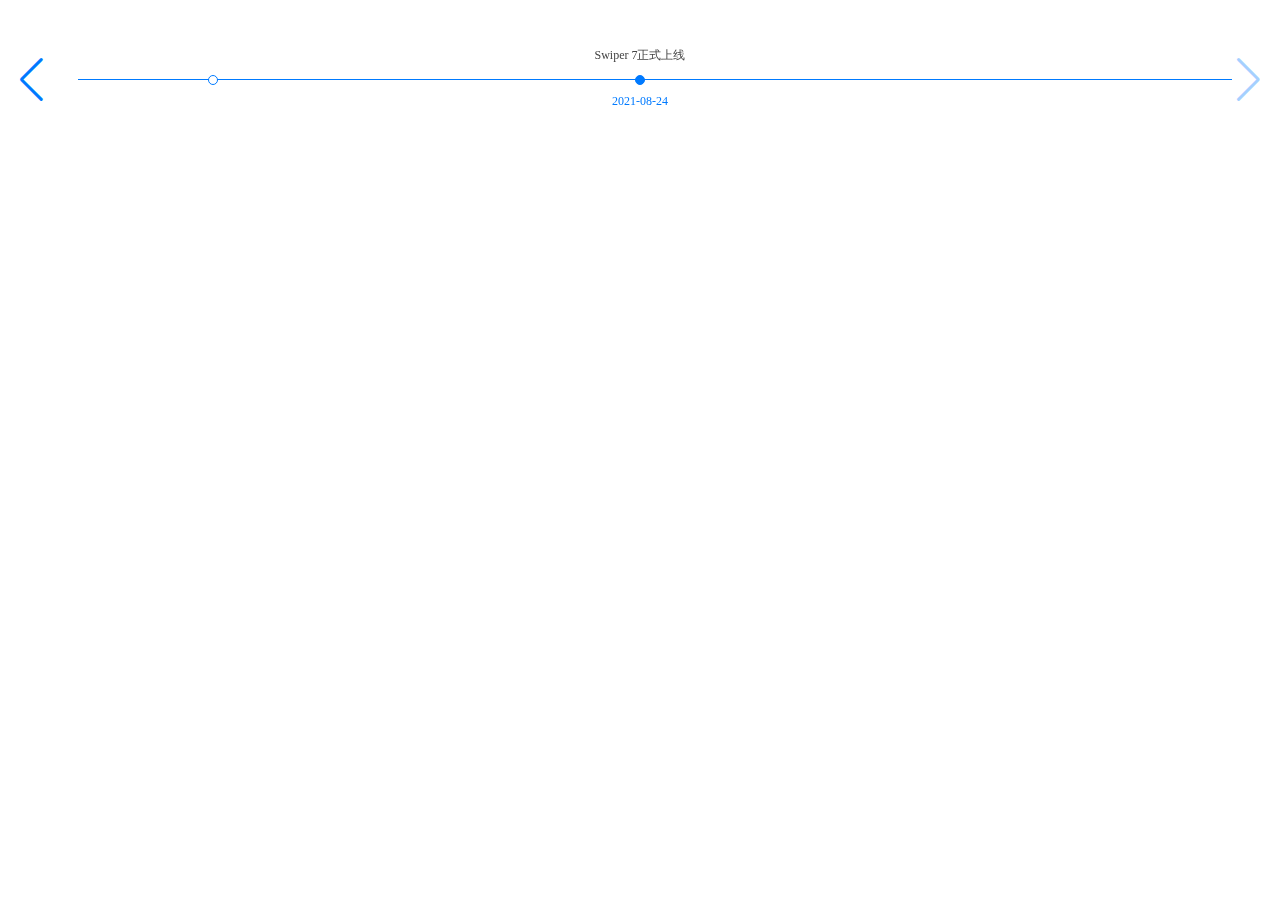
==== index.html @ 08e4bf96 "first commit" ====
<!DOCTYPE html>
<html lang="en">

<head>
    <meta charset="UTF-8">
    <meta http-equiv="X-UA-Compatible" content="IE=edge">
    <meta name="viewport" content="width=device-width, initial-scale=1.0">
    <title>timeline1</title>
    <link rel="stylesheet" href="./js/swiper/swiper.min.css">
    <link rel="stylesheet" href="./css/layout.css">
    <link rel="stylesheet" href="./css/index.css">
    <script src="./js/jquery-1.10.1.min.js"></script>
    <script src="./js/swiper/swiper.min.js"></script>
</head>

<body>
    <div id="swiper-history">
        <div class="swiper">
            <div class="swiper-pagination"></div>
            <div class="swiper-wrapper"></div>
            <div class="long-line"></div>
        </div>
        <div class="swiper-button-prev"></div>
        <div class="swiper-button-next"></div>
    </div>

    <script>
        var modifier=1;//每天的px
        var historyList=[{"detail":"Swiper1.0","date":"2012-03-15"},
                         {"detail":"Swiper2.0","date":"2013-06-22"},
                         {"detail":"Swiper中文网上线","date":"2014-11-21"},
                         {"detail":"Swiper3.x版本上线","date":"2015-02-11"},
                         {"detail":"Swiper交友群开通","date":"2015-02-26"},
                         {"detail":"Swiper3.0.4，图片延迟加载","date":"2015-03-06"},
                         {"detail":"Swiper资源论坛上线[<a href='http://bbs.swiper.com.cn' target='_blank'>下载资源</a>]","date":"2015-03-22"},
                         {"detail":"Swiper交友群扩容至1000人","date":"2015-07-27"},
                         {"detail":"Swiper3.2.0，响应式设置","date":"2015-11-07"},
                         {"detail":"Swiper3.3.0，导航条样式增加","date":"2016-01-10"},
                         {"detail":"获得百度认证[<a href='https://www.baidu.com/s?wd=swiper' target='_blank'>看认证情况</a>]","date":"2016-05-27"},
                         {"detail":"Swiper3.4.0，变焦和历史状态","date":"2016-10-16"},
                         {"detail":"Swiper交友群人数达到2000","date":"2017-01-19"},	
                         {"detail":"Swiper3.4.2","date":"2017-03-10"},
                         {"detail":"众多知名网站将Swiper作为滑动插件首选","date":"2017-05-20"},	
                         {"detail":"Swiper4.0测试版上线","date":"2017-08-30"},	
                         {"detail":"Swiper4.0.0正式版上线","date":"2017-10-04"},			
                         {"detail":"Swiper中文网四周年","date":"2018-11-21"},			
                         {"detail":"Swiper 4.4.0，Thumbs组件制作缩略焦点图","date":"2018-12-14"},
                         {"detail":"Swiper 4.5.0，changeDirection，动态改变切换方向","date":"2019-02-22"},		
                         {"detail":"Swiper 5正式上线","date":"2019-09-17"},	
                         {"detail":"Swiper中文网五周年","date":"2019-11-21"},			
                         {"detail":"Swiper 6正式上线","date":"2020-07-03"},	
                         {"detail":"Swiper 7正式上线","date":"2021-08-24"},
                         ];	
       
         var mySwiper = new Swiper('#swiper-history .swiper',{
           virtualTranslate : true,
           preventClicks : false,
           navigation: {
             nextEl: '#swiper-history .swiper-button-next',
             prevEl: '#swiper-history .swiper-button-prev',
           },
           pagination:{
             el:'#swiper-history .swiper-pagination',
             clickable:true,
             renderBullet: function (index, className) {
               if(index>0){
                 day1 = new Date(historyList[index]['date'].replace(/-/g, "/"));
                 day2 = new Date(historyList[index-1]['date'].replace(/-/g, "/"));
                 time=day1-day2
                 marginLeft=parseInt( time/ (1000 * 60 * 60 * 24))*modifier;
               }else{
                 marginLeft=0
               }
             return '<span class="' + className + '" style="margin-left:'+marginLeft+'px;"></span>';
             
             },
           },
           on:{
             init: function(){
               mySlides='';
               for(var i = 0;i<historyList.length;i++){
                   this.appendSlide('<div class="swiper-slide slide'+i+'"><span class="detail">'+historyList[i]['detail']+'</span><span class="date">'+historyList[i]['date']+'</span></div>');
                 this.slides[i].style.transform='translate3d(' + (-i)*this.width + 'px, 0px, 0px)';
               }
               this.slideTo(23);
             },
             slideChangeTransitionStart: function(){
               detailPrev= this.slides[this.previousIndex].querySelector('.detail');
               datePrev= this.slides[this.previousIndex].querySelector('.date');
               detailPrev.offsetHeight;datePrev.offsetHeight;
               this.slides[this.previousIndex].style.zIndex=1;
               detailPrev.style.opacity=datePrev.style.opacity=0;
               detailPrev.style.transform=datePrev.style.transform='translate3d(0px, 0px, 0px)';
               
               detailActive= this.slides[this.activeIndex].querySelector('.detail');
               dateActive= this.slides[this.activeIndex].querySelector('.date')
               detailActive.offsetHeight;dateActive.offsetHeight;
               this.slides[this.activeIndex].style.zIndex=999;
               detailActive.style.opacity=dateActive.style.opacity=1;
               detailActive.style.transform='translate3d(0px, 10px, 0px)';
               dateActive.style.transform='translate3d(0px, -10px, 0px)';
             
               moveDay1 = new Date(historyList[this.activeIndex]['date'].replace(/-/g, "/"));
               moveDay2 = new Date(historyList[0]['date'].replace(/-/g, "/"));
               moveTime= moveDay1-moveDay2
               moveDistance= parseInt( moveTime/ (1000 * 60 * 60 * 24))*modifier+10*this.activeIndex;
               move=this.width/2-5-moveDistance;
               
               this.$el.find(".swiper-pagination").css('left',move+'px');//pagination会重新渲染，因此不能用this.pagination.$el
           
               
           },
           },
       
               });	
           </script>
</body>

</html>
---- css/layout.css ----
html {
  font-size: 12px;
  font-family: microsoft yahei;
  min-width: 1200px;
}

body {
  min-width: 1200px;
}

h1,
h2,
h3 {
  font-family: "microsoft yahei";
}

a {
  color: #4183c4;
  text-decoration: none;
}

a:hover {
  text-decoration: underline;
}
---- css/index.css ----
#swiper-history {
  width: 100%;
  position: relative;
}

#swiper-history .swiper {
  height: 144px;
  margin: 0 40px;
}

#swiper-history .short-line {
  height: 71px;
  border-bottom: 1px dashed #007aff;
  width: 30px;
  position: absolute;
  top: 0px;
}

#swiper-history .long-line {
  height: 71px;
  border-bottom: 1px solid #007aff;
  width: 100%;
  position: absolute;
  top: 0px;
  left: 30px;
}

#swiper-history .swiper-slide span {
  display: block;
  width: 100%;
  text-align: center;
  position: absolute;
  transition: 700ms;
}

#swiper-history .swiper-slide .detail {
  height: 20px;
  line-height: 20px;
  top: 27px;
  color: #444;
  opacity: 0;
}

#swiper-history .swiper-slide .date {
  color: #007aff;
  position: absolute;
  bottom: 33px;
  opacity: 0;
}

#swiper-history .swiper-slide-active span {
  transition: 700ms 700ms;
}

#swiper-history .swiper-pagination-bullets {
  white-space: nowrap;
  width: auto;
  bottom: 67px;
  height: 10px;
  line-height: 10px;
  transition: 700ms;
}

#swiper-history
.swiper-horizontal
> .swiper-pagination-bullets
.swiper-pagination-bullet {
  margin: 0;
}

#swiper-history .swiper-pagination-bullet {
  background: #fff;
  border: 1px solid #007aff;
  opacity: 1;
  line-height: 10px;
}

#swiper-history .swiper-pagination-bullet-active {
  background: #007aff;
}

#swiper-history .swiper-button-next,
#swiper-history .swiper-button-prev {
  background-size: 20px auto;
  outline: none;
}
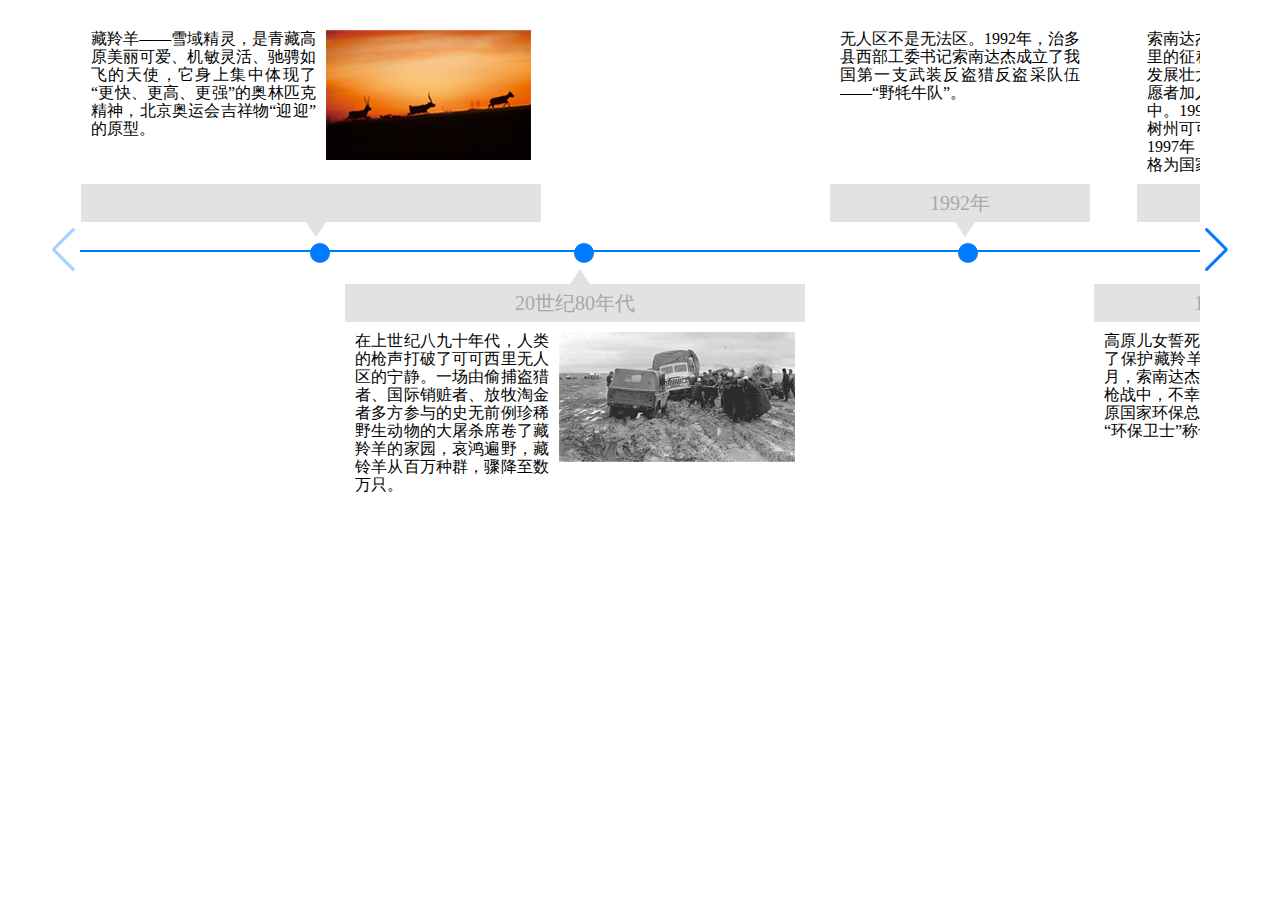
==== commit 353f79a0: "first commit" ====
--- a/index.html
+++ b/index.html
@@ -2,118 +2,179 @@
 <html lang="en">
 
 <head>
-    <meta charset="UTF-8">
-    <meta http-equiv="X-UA-Compatible" content="IE=edge">
-    <meta name="viewport" content="width=device-width, initial-scale=1.0">
-    <title>timeline1</title>
-    <link rel="stylesheet" href="./js/swiper/swiper.min.css">
-    <link rel="stylesheet" href="./css/layout.css">
-    <link rel="stylesheet" href="./css/index.css">
-    <script src="./js/jquery-1.10.1.min.js"></script>
-    <script src="./js/swiper/swiper.min.js"></script>
+  <meta charset="UTF-8">
+  <meta http-equiv="X-UA-Compatible" content="IE=edge">
+  <meta name="viewport" content="width=device-width, initial-scale=1.0">
+  <title>timeline</title>
+  <link rel="stylesheet" href="./js/swiper/swiper.min.css">
+  <link rel="stylesheet" href="./css/index.css">
+  <script src="./js/jquery-1.10.1.min.js"></script>
+  <script src="./js/swiper/swiper.min.js"></script>
 </head>
 
 <body>
-    <div id="swiper-history">
-        <div class="swiper">
-            <div class="swiper-pagination"></div>
-            <div class="swiper-wrapper"></div>
-            <div class="long-line"></div>
-        </div>
-        <div class="swiper-button-prev"></div>
-        <div class="swiper-button-next"></div>
+
+  <div class="timeline">
+    <div class="swiper">
+      <div class="swiper-pagination"></div>
+      <div class="swiper-wrapper"></div>
+      <div class="long-line"></div>
     </div>
+    <div class="swiper-button-prev"></div>
+    <div class="swiper-button-next"></div>
+  </div>
 
-    <script>
-        var modifier=1;//每天的px
-        var historyList=[{"detail":"Swiper1.0","date":"2012-03-15"},
-                         {"detail":"Swiper2.0","date":"2013-06-22"},
-                         {"detail":"Swiper中文网上线","date":"2014-11-21"},
-                         {"detail":"Swiper3.x版本上线","date":"2015-02-11"},
-                         {"detail":"Swiper交友群开通","date":"2015-02-26"},
-                         {"detail":"Swiper3.0.4，图片延迟加载","date":"2015-03-06"},
-                         {"detail":"Swiper资源论坛上线[<a href='http://bbs.swiper.com.cn' target='_blank'>下载资源</a>]","date":"2015-03-22"},
-                         {"detail":"Swiper交友群扩容至1000人","date":"2015-07-27"},
-                         {"detail":"Swiper3.2.0，响应式设置","date":"2015-11-07"},
-                         {"detail":"Swiper3.3.0，导航条样式增加","date":"2016-01-10"},
-                         {"detail":"获得百度认证[<a href='https://www.baidu.com/s?wd=swiper' target='_blank'>看认证情况</a>]","date":"2016-05-27"},
-                         {"detail":"Swiper3.4.0，变焦和历史状态","date":"2016-10-16"},
-                         {"detail":"Swiper交友群人数达到2000","date":"2017-01-19"},	
-                         {"detail":"Swiper3.4.2","date":"2017-03-10"},
-                         {"detail":"众多知名网站将Swiper作为滑动插件首选","date":"2017-05-20"},	
-                         {"detail":"Swiper4.0测试版上线","date":"2017-08-30"},	
-                         {"detail":"Swiper4.0.0正式版上线","date":"2017-10-04"},			
-                         {"detail":"Swiper中文网四周年","date":"2018-11-21"},			
-                         {"detail":"Swiper 4.4.0，Thumbs组件制作缩略焦点图","date":"2018-12-14"},
-                         {"detail":"Swiper 4.5.0，changeDirection，动态改变切换方向","date":"2019-02-22"},		
-                         {"detail":"Swiper 5正式上线","date":"2019-09-17"},	
-                         {"detail":"Swiper中文网五周年","date":"2019-11-21"},			
-                         {"detail":"Swiper 6正式上线","date":"2020-07-03"},	
-                         {"detail":"Swiper 7正式上线","date":"2021-08-24"},
-                         ];	
-       
-         var mySwiper = new Swiper('#swiper-history .swiper',{
-           virtualTranslate : true,
-           preventClicks : false,
-           navigation: {
-             nextEl: '#swiper-history .swiper-button-next',
-             prevEl: '#swiper-history .swiper-button-prev',
-           },
-           pagination:{
-             el:'#swiper-history .swiper-pagination',
-             clickable:true,
-             renderBullet: function (index, className) {
-               if(index>0){
-                 day1 = new Date(historyList[index]['date'].replace(/-/g, "/"));
-                 day2 = new Date(historyList[index-1]['date'].replace(/-/g, "/"));
-                 time=day1-day2
-                 marginLeft=parseInt( time/ (1000 * 60 * 60 * 24))*modifier;
-               }else{
-                 marginLeft=0
-               }
-             return '<span class="' + className + '" style="margin-left:'+marginLeft+'px;"></span>';
-             
-             },
-           },
-           on:{
-             init: function(){
-               mySlides='';
-               for(var i = 0;i<historyList.length;i++){
-                   this.appendSlide('<div class="swiper-slide slide'+i+'"><span class="detail">'+historyList[i]['detail']+'</span><span class="date">'+historyList[i]['date']+'</span></div>');
-                 this.slides[i].style.transform='translate3d(' + (-i)*this.width + 'px, 0px, 0px)';
-               }
-               this.slideTo(23);
-             },
-             slideChangeTransitionStart: function(){
-               detailPrev= this.slides[this.previousIndex].querySelector('.detail');
-               datePrev= this.slides[this.previousIndex].querySelector('.date');
-               detailPrev.offsetHeight;datePrev.offsetHeight;
-               this.slides[this.previousIndex].style.zIndex=1;
-               detailPrev.style.opacity=datePrev.style.opacity=0;
-               detailPrev.style.transform=datePrev.style.transform='translate3d(0px, 0px, 0px)';
-               
-               detailActive= this.slides[this.activeIndex].querySelector('.detail');
-               dateActive= this.slides[this.activeIndex].querySelector('.date')
-               detailActive.offsetHeight;dateActive.offsetHeight;
-               this.slides[this.activeIndex].style.zIndex=999;
-               detailActive.style.opacity=dateActive.style.opacity=1;
-               detailActive.style.transform='translate3d(0px, 10px, 0px)';
-               dateActive.style.transform='translate3d(0px, -10px, 0px)';
-             
-               moveDay1 = new Date(historyList[this.activeIndex]['date'].replace(/-/g, "/"));
-               moveDay2 = new Date(historyList[0]['date'].replace(/-/g, "/"));
-               moveTime= moveDay1-moveDay2
-               moveDistance= parseInt( moveTime/ (1000 * 60 * 60 * 24))*modifier+10*this.activeIndex;
-               move=this.width/2-5-moveDistance;
-               
-               this.$el.find(".swiper-pagination").css('left',move+'px');//pagination会重新渲染，因此不能用this.pagination.$el
-           
-               
-           },
-           },
-       
-               });	
-           </script>
+  <script>
+    var data = {
+      1987: {
+        time: '',
+        img: "./imgs/zly-1.jpg",
+        content:
+          "藏羚羊——雪域精灵，是青藏高原美丽可爱、机敏灵活、驰骋如飞的天使，它身上集中体现了“更快、更高、更强”的奥林匹克精神，北京奥运会吉祥物“迎迎”的原型。",
+      },
+      1989: {
+        time: '20世纪80年代',
+        img: "./imgs/zly-2.jpg",
+        content:
+          "在上世纪八九十年代，人类的枪声打破了可可西里无人区的宁静。一场由偷捕盗猎者、国际销赃者、放牧淘金者多方参与的史无前例珍稀野生动物的大屠杀席卷了藏羚羊的家园，哀鸿遍野，藏铃羊从百万种群，骤降至数万只。",
+      },
+      1992: {
+        time: '1992年',
+        img: "",
+        content:
+          "无人区不是无法区。1992年，治多县西部工委书记索南达杰成立了我国第一支武装反盗猎反盗采队伍——“野牦牛队”。",
+      },
+      1994: {
+        time: '1994年',
+        img: "",
+        content:
+          "高原儿女誓死捍卫青藏净土，打响了保护藏羚羊的保卫战。1994年1月，索南达杰在与盗猎分子的激烈枪战中，不幸牺牲。后索南达杰被原国家环保总局、国家林业局授予“环保卫士”称号。",
+      },
+      1995: {
+        time: '1995年',
+        img: "./imgs/zly-3.jpg",
+        content:
+          "索南达杰倒下了，但守护可可西里的征程曾为停歇。“野牦牛队” 发展壮大到五六十人，更多的志愿者加入了守护可可西里的战斗中。1995年，青海省批准设立玉树州可可西里省级自然保护区。1997年，可可西里自然保护区升格为国家级自然保护区。",
+      },
+      1999: {
+        time: '1999年',
+        img: "",
+        content:
+          "1999年，原国家林业局森林公安局组织开展“可可西里一号行动”，这是可可西里反盗猎斗争的重大转折点。",
+      },
+      2002: {
+        time: '2016年',
+        img: "",
+        content: "2016年，我国首个国家公园——三江源国家公园体制试点实施，包括可可西里在内的三江之源，迎来了新的历史发展机遇。"
+      },
+      2003: {
+        time: '2017年',
+        img: "./imgs/zly-4.jpg",
+        content:
+          "2017年7月7日，青海可可西里获准列入《世界遗产名录》，成为中国第51处世界遗产，也是我国面积最大的世界自然遗产地。",
+      },
+      2005: {
+        time: '2019年',
+        img: "./imgs/zly-5.jpg",
+        content:
+          "藏铃羊种群数量恢复至20万只。藏铃羊的成功保护，是国家生态保护。",
+      },
+    }
+
+    var modifier = 120;//每年的px
+    var yearList = Object.keys(data);
+    var mainInfo;
+    var timelineSwiper = new Swiper('.timeline .swiper', {
+      virtualTranslate: true,
+      preventClicks: false,
+      allowTouchMove: true,
+      navigation: {
+        nextEl: '.timeline .swiper-button-next',
+        prevEl: '.timeline .swiper-button-prev',
+      },
+      pagination: {
+        el: '.swiper-pagination',
+        clickable: true,
+        renderBullet: function (index, className) {
+          var currentYear = yearList[index];
+          if (index > 0) {
+            day1 = new Date(currentYear.replace(/-/g, "/"));
+            day2 = new Date(yearList[index - 1].replace(/-/g, "/"));
+            time = day1 - day2
+            marginLeft = parseInt(time / (1000 * 60 * 60 * 24 * 365)) * modifier;
+          } else {
+            marginLeft = 230
+          }
+          // console.log(swiper.slides[index]);
+          var hasImg = data[currentYear]['img'] ? "has-img" : ""
+          if (index % 2 === 0) {
+            return '<div class="' + className + '" style="margin-left:' + marginLeft + 'px;"  data-index="' + index + '">' +
+              '<div class="content ' + hasImg + '" >' +
+              '<div class="content-bd">' +
+              '<div class="content-bd-des">' +
+              data[currentYear]['content'] +
+              '</div>' +
+              '<div class="content-bd-img">' +
+              '<img src="' + data[currentYear]['img'] + '">' +
+              '</div>' +
+              '</div>' +
+              '<div class="content-hd">' +
+              data[currentYear]['time'] +
+              '<div class="triangle down">' +
+              '</div>' +
+              '</div>' +
+              '</div>' +
+              '</div>';
+          } else {
+            return '<div class="' + className + '" style="margin-left:' + marginLeft + 'px;"  data-index="' + index + '">' +
+              '<div class="content ' + hasImg + '" >' +
+              '<div class="content-hd">' +
+              data[currentYear]['time'] +
+              '<div class="triangle up">' +
+              '</div>' +
+              '</div>' +
+              '<div class="content-bd">' +
+              '<div class="content-bd-des">' +
+              data[currentYear]['content'] +
+              '</div>' +
+              '<div class="content-bd-img">' +
+              '<img src="' + data[currentYear]['img'] + '">' +
+              '</div>' +
+              '</div>' +
+              '</div>' +
+              '</div>';
+          }
+          // return '<span class="' + className + '">' + (index + 1) + '</span>';
+        },
+      },
+      on: {
+        init: function (swiper) {
+          mySlides = '';
+          for (var i = 0; i < yearList.length; i++) {
+            swiper.appendSlide('<div class="swiper-slide slide' + i + '"><span class="date">' + yearList[i] + '</span></div>');
+            swiper.slides[i].style.transform = 'translate3d(' + (-i) * swiper.width + 'px, 0px, 0px)';
+          }
+          swiper.slideTo(0);
+        },
+        slideChange: function (swiper) {
+          datePrev = swiper.slides[swiper.previousIndex].querySelector('.date');
+          swiper.slides[swiper.previousIndex].style.zIndex = 1;
+          dateActive = swiper.slides[swiper.activeIndex].querySelector('.date')
+          swiper.slides[swiper.activeIndex].style.zIndex = 999;
+
+          moveDay1 = new Date(yearList[swiper.activeIndex].replace(/-/g, "/"));
+          moveDay2 = new Date(yearList[0].replace(/-/g, "/"));
+          moveTime = moveDay1 - moveDay2
+          moveDistance = parseInt(moveTime / (1000 * 60 * 60 * 24 * 365)) * modifier + 10 * swiper.activeIndex;
+          move = swiper.width / 2 - 600 - moveDistance;
+          swiper.pagination.$el[0].style.left = move + 'px';
+          var currentYear = yearList[swiper.activeIndex]
+        },
+      }
+    });
+
+  </script>
+
 </body>
 
 </html>--- a/css/index.css
+++ b/css/index.css
@@ -1,31 +1,50 @@
-#swiper-history {
+* {
+  margin: 0;
+  padding: 0;
+}
+
+html,
+body {
   width: 100%;
+  height: 100%;
+}
+
+.timeline {
+  width: 1200px;
+  margin: 0 auto;
   position: relative;
 }
 
-#swiper-history .swiper {
-  height: 144px;
+.timeline .swiper {
+  height: 500px;
   margin: 0 40px;
 }
 
-#swiper-history .short-line {
-  height: 71px;
-  border-bottom: 1px dashed #007aff;
-  width: 30px;
+.timeline .long-line {
+  height: 250px;
+  border-bottom: 2px solid #007aff;
+  width: 100%;
   position: absolute;
   top: 0px;
 }
 
-#swiper-history .long-line {
-  height: 71px;
-  border-bottom: 1px solid #007aff;
-  width: 100%;
-  position: absolute;
-  top: 0px;
-  left: 30px;
+.timeline .swiper-slide .detail {
+  height: 300px;
+  line-height: 20px;
+  top: 27px;
+  color: #444;
+  opacity: 0;
 }
 
-#swiper-history .swiper-slide span {
+.timeline .swiper-slide .date {
+  color: #007aff;
+  font-weight: 700;
+  position: absolute;
+  bottom: 4px;
+  opacity: 0;
+}
+
+.timeline .swiper-slide span {
   display: block;
   width: 100%;
   text-align: center;
@@ -33,54 +52,129 @@
   transition: 700ms;
 }
 
-#swiper-history .swiper-slide .detail {
-  height: 20px;
-  line-height: 20px;
-  top: 27px;
-  color: #444;
-  opacity: 0;
-}
-
-#swiper-history .swiper-slide .date {
-  color: #007aff;
-  position: absolute;
-  bottom: 33px;
-  opacity: 0;
-}
-
-#swiper-history .swiper-slide-active span {
+.timeline .swiper-slide-active span {
   transition: 700ms 700ms;
 }
 
-#swiper-history .swiper-pagination-bullets {
+.timeline .swiper-pagination-bullet {
+  background: #007aff;
+  border: 6px solid #007aff;
+  opacity: 1;
+  line-height: 10px;
+  position: relative;
+}
+
+.timeline .swiper-pagination-bullet .content {
+  position: absolute;
+  left: -134px;
+  bottom: 35px;
+  max-width: 500px;
+  min-width: 240px;
+}
+
+.timeline .swiper-pagination-bullet .content .content-bd {
+  display: flex;
+  justify-content: space-between;
+  padding: 10px;
+  box-sizing: border-box;
+  width: 100%;
+  background-color: #fff;
+  white-space: normal;
+}
+
+.timeline .swiper-pagination-bullet .content .content-bd .content-bd-des {
+  width: 240px;
+  color: #000;
+  overflow: hidden;
+  word-wrap: break-word;
+  line-height: 18px;
+  text-align: justify;
+  min-height: 144px;
+}
+
+.timeline .swiper-pagination-bullet .content .content-bd .content-bd-img {
+  height: 130px;
+}
+
+.timeline .swiper-pagination-bullet .content .content-bd .content-bd-img img {
+  height: 100%;
+  display: block;
+}
+
+.timeline .swiper-pagination-bullet .content .content-hd {
+  width: 100%;
+  height: 38px;
+  background-color: #e2e2e2;
+  position: relative;
+  text-align: center;
+  line-height: 38px;
+  font-size: 20px;
+  color: #a8a8a8;
+}
+
+.timeline .swiper-pagination-bullet .content .content-hd .triangle {
+  position: absolute;
+  left: 50%;
+  margin-left: -5px;
+  width: 0;
+  height: 0;
+  border-left: 10px solid transparent;
+  border-right: 10px solid transparent;
+}
+
+.timeline .swiper-pagination-bullet .content .content-hd .up {
+  border-bottom: 15px solid #e2e2e2;
+  top: -15px;
+}
+
+.timeline .swiper-pagination-bullet .content .content-hd .down {
+  border-top: 15px solid #e2e2e2;
+  bottom: -15px;
+}
+
+.timeline .swiper-pagination-bullet .has-img {
+  left: -235px;
+  width: 460px;
+}
+
+.timeline .swiper-pagination-bullet .has-img .content-bd .content-bd-des {
+  margin-right: 10px;
+}
+
+.timeline .swiper-pagination-bullet:nth-child(2n) .content {
+  left: -134px;
+  top: 35px;
+}
+
+.timeline .swiper-pagination-bullet:nth-child(2n) .has-img {
+  left: -235px;
+  width: 460px;
+}
+
+.timeline .swiper-pagination-bullet:nth-child(2n) .has-img .content-bd .content-bd-des {
+  margin-right: 10px;
+}
+
+.timeline .swiper-pagination-bullets {
   white-space: nowrap;
   width: auto;
-  bottom: 67px;
+  bottom: 247px;
   height: 10px;
   line-height: 10px;
   transition: 700ms;
 }
 
-#swiper-history
-.swiper-horizontal
+.timeline .swiper-container-horizontal
 > .swiper-pagination-bullets
 .swiper-pagination-bullet {
   margin: 0;
 }
 
-#swiper-history .swiper-pagination-bullet {
-  background: #fff;
-  border: 1px solid #007aff;
-  opacity: 1;
-  line-height: 10px;
-}
-
-#swiper-history .swiper-pagination-bullet-active {
+.timeline .swiper-pagination-bullet-active {
   background: #007aff;
 }
 
-#swiper-history .swiper-button-next,
-#swiper-history .swiper-button-prev {
+.timeline .swiper-button-next,
+.timeline .swiper-button-prev {
   background-size: 20px auto;
-  outline: none;
 }
